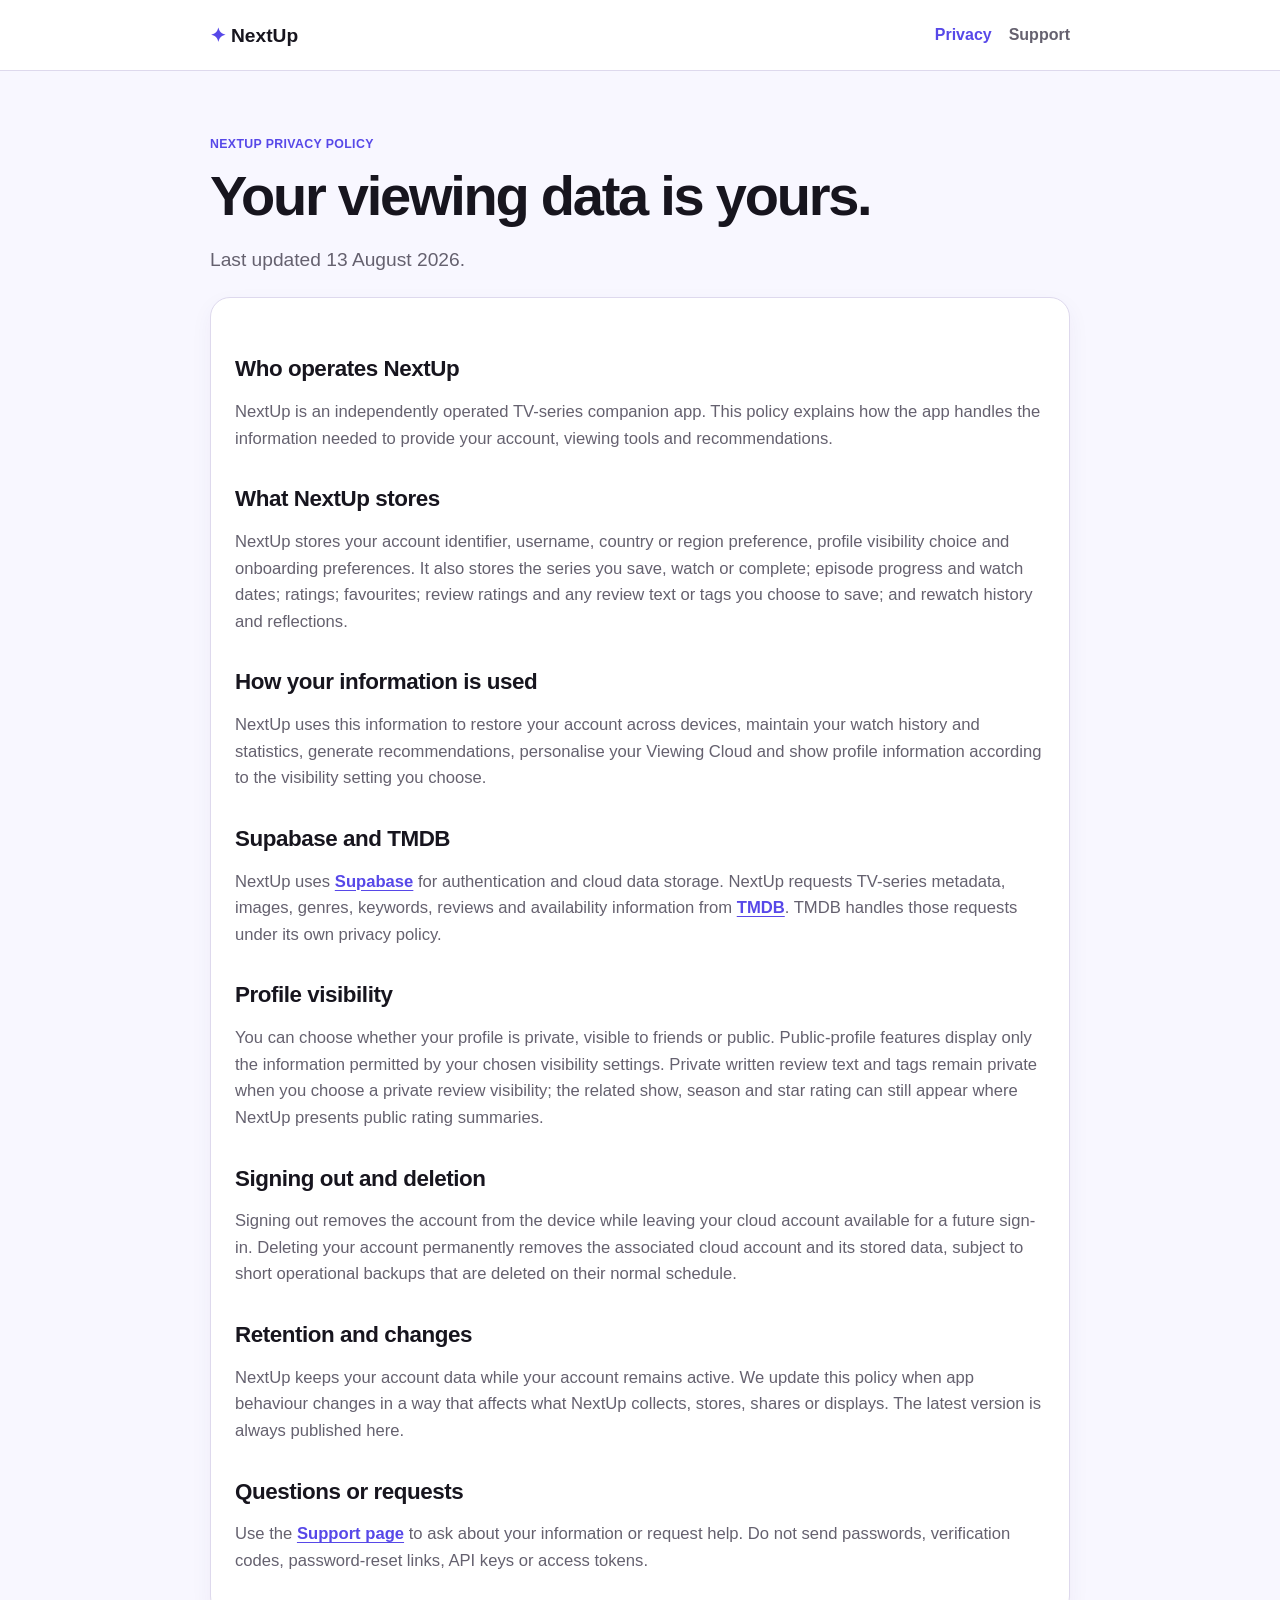
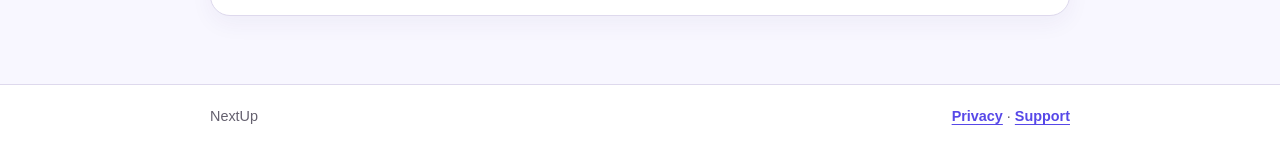
==== privacy/index.html @ a48cab21 "Publish NextUp privacy and support website" ====
<!doctype html><html lang="en"><head><meta charset="utf-8"><meta name="viewport" content="width=device-width,initial-scale=1"><title>Privacy Policy · NextUp</title><link rel="stylesheet" href="../assets/site.css"></head><body>
<header class="site-header"><div class="header-content"><a class="brand" href="../"><span class="brand-mark">✦</span>NextUp</a><nav><a aria-current="page" href="./">Privacy</a><a href="../support/">Support</a></nav></div></header>
<main class="content"><p class="eyebrow">NextUp Privacy Policy</p><h1>Your viewing data is yours.</h1><p class="lead">Last updated 13 August 2026.</p><section class="card"><h2>Who operates NextUp</h2><p>NextUp is an independently operated TV-series companion app. This policy explains how the app handles the information needed to provide your account, viewing tools and recommendations.</p><h2>What NextUp stores</h2><p>NextUp stores your account identifier, username, country or region preference, profile visibility choice and onboarding preferences. It also stores the series you save, watch or complete; episode progress and watch dates; ratings; favourites; review ratings and any review text or tags you choose to save; and rewatch history and reflections.</p><h2>How your information is used</h2><p>NextUp uses this information to restore your account across devices, maintain your watch history and statistics, generate recommendations, personalise your Viewing Cloud and show profile information according to the visibility setting you choose.</p><h2>Supabase and TMDB</h2><p>NextUp uses <a href="https://supabase.com/privacy" rel="noopener">Supabase</a> for authentication and cloud data storage. NextUp requests TV-series metadata, images, genres, keywords, reviews and availability information from <a href="https://www.themoviedb.org/privacy-policy" rel="noopener">TMDB</a>. TMDB handles those requests under its own privacy policy.</p><h2>Profile visibility</h2><p>You can choose whether your profile is private, visible to friends or public. Public-profile features display only the information permitted by your chosen visibility settings. Private written review text and tags remain private when you choose a private review visibility; the related show, season and star rating can still appear where NextUp presents public rating summaries.</p><h2>Signing out and deletion</h2><p>Signing out removes the account from the device while leaving your cloud account available for a future sign-in. Deleting your account permanently removes the associated cloud account and its stored data, subject to short operational backups that are deleted on their normal schedule.</p><h2>Retention and changes</h2><p>NextUp keeps your account data while your account remains active. We update this policy when app behaviour changes in a way that affects what NextUp collects, stores, shares or displays. The latest version is always published here.</p><h2>Questions or requests</h2><p>Use the <a href="../support/">Support page</a> to ask about your information or request help. Do not send passwords, verification codes, password-reset links, API keys or access tokens.</p></section></main>
<footer class="site-footer"><div class="footer-content"><span>NextUp</span><span><a href="./">Privacy</a> · <a href="../support/">Support</a></span></div></footer></body></html>
---- assets/site.css ----
:root { --ink:#17151e; --muted:#65616f; --surface:#f8f7ff; --card:#fff; --line:#ded9ed; --indigo:#5748e8; --violet:#7a54db; --gold:#f4a400; --danger:#cb3044; }
* { box-sizing:border-box; }
html { background:var(--surface); color:var(--ink); font-family:-apple-system,BlinkMacSystemFont,"SF Pro Display","Segoe UI",sans-serif; }
body { margin:0; min-width:320px; }
a { color:var(--indigo); font-weight:650; text-underline-offset:3px; }
.site-header { background:#fff; border-bottom:1px solid var(--line); }
.header-content,.content,.footer-content { width:min(100% - 40px, 860px); margin:auto; }
.header-content { display:flex; align-items:center; justify-content:space-between; min-height:70px; gap:20px; }
.brand { color:var(--ink); font-size:1.2rem; font-weight:800; text-decoration:none; white-space:nowrap; }
.brand-mark { color:var(--indigo); margin-right:5px; }
nav { display:flex; flex-wrap:wrap; gap:17px; }
nav a { color:var(--muted); text-decoration:none; }
nav a[aria-current="page"] { color:var(--indigo); }
.content { padding:52px 0 68px; }
.eyebrow { color:var(--indigo); font-weight:750; letter-spacing:.03em; text-transform:uppercase; font-size:.77rem; }
h1 { font-size:clamp(2.2rem,7vw,3.5rem); line-height:1.04; letter-spacing:-.04em; margin:10px 0 16px; }
h2 { font-size:1.4rem; margin:34px 0 10px; letter-spacing:-.02em; }
h3 { font-size:1.05rem; margin:0 0 6px; }
p,li { color:var(--muted); font-size:1.04rem; line-height:1.6; }
.lead { font-size:1.2rem; max-width:640px; }
.card { background:var(--card); border:1px solid var(--line); border-radius:20px; padding:24px; margin-top:22px; box-shadow:0 8px 22px rgba(61,45,120,.05); }
.grid { display:grid; grid-template-columns:repeat(2,minmax(0,1fr)); gap:16px; margin-top:25px; }
.button { display:inline-flex; align-items:center; justify-content:center; min-height:46px; padding:11px 17px; background:var(--indigo); border:0; border-radius:12px; color:#fff; font:inherit; font-weight:750; text-decoration:none; cursor:pointer; }
.button:hover { background:#493bd4; }
.button.secondary { background:#eeebff; color:var(--indigo); }
.site-footer { border-top:1px solid var(--line); background:#fff; padding:23px 0; }
.footer-content { display:flex; gap:15px; justify-content:space-between; color:var(--muted); font-size:.9rem; }
form { display:grid; gap:16px; }
label { display:grid; gap:7px; color:var(--ink); font-weight:700; font-size:.95rem; }
input,select,textarea { width:100%; border:1px solid #cfc9dd; background:#fff; border-radius:11px; color:var(--ink); font:inherit; padding:12px; }
textarea { min-height:124px; resize:vertical; }
input:focus,select:focus,textarea:focus { outline:3px solid #dcd8ff; border-color:var(--indigo); }
.form-grid { display:grid; grid-template-columns:repeat(2,minmax(0,1fr)); gap:16px; }
.hint,.notice { color:var(--muted); font-size:.92rem; }
.notice { padding:12px 14px; background:#f0efff; border-radius:11px; }
.error { color:var(--danger); }.success { color:#197943; }
.honeypot { position:absolute; left:-9999px; }
.message { white-space:pre-wrap; color:var(--ink); }
.inbox-item { border-top:1px solid var(--line); padding:20px 0; }.inbox-item:first-child { border-top:0; }
.meta { color:var(--muted); font-size:.9rem; }.status { border:0; border-radius:999px; background:#eeebff; color:var(--indigo); padding:6px 9px; font:inherit; font-weight:700; }
.hidden { display:none !important; }
@media (max-width:600px) { .header-content,.footer-content { align-items:flex-start; flex-direction:column; padding:17px 0; }.content { padding-top:38px; }.grid,.form-grid { grid-template-columns:1fr; }.footer-content { gap:8px; } }
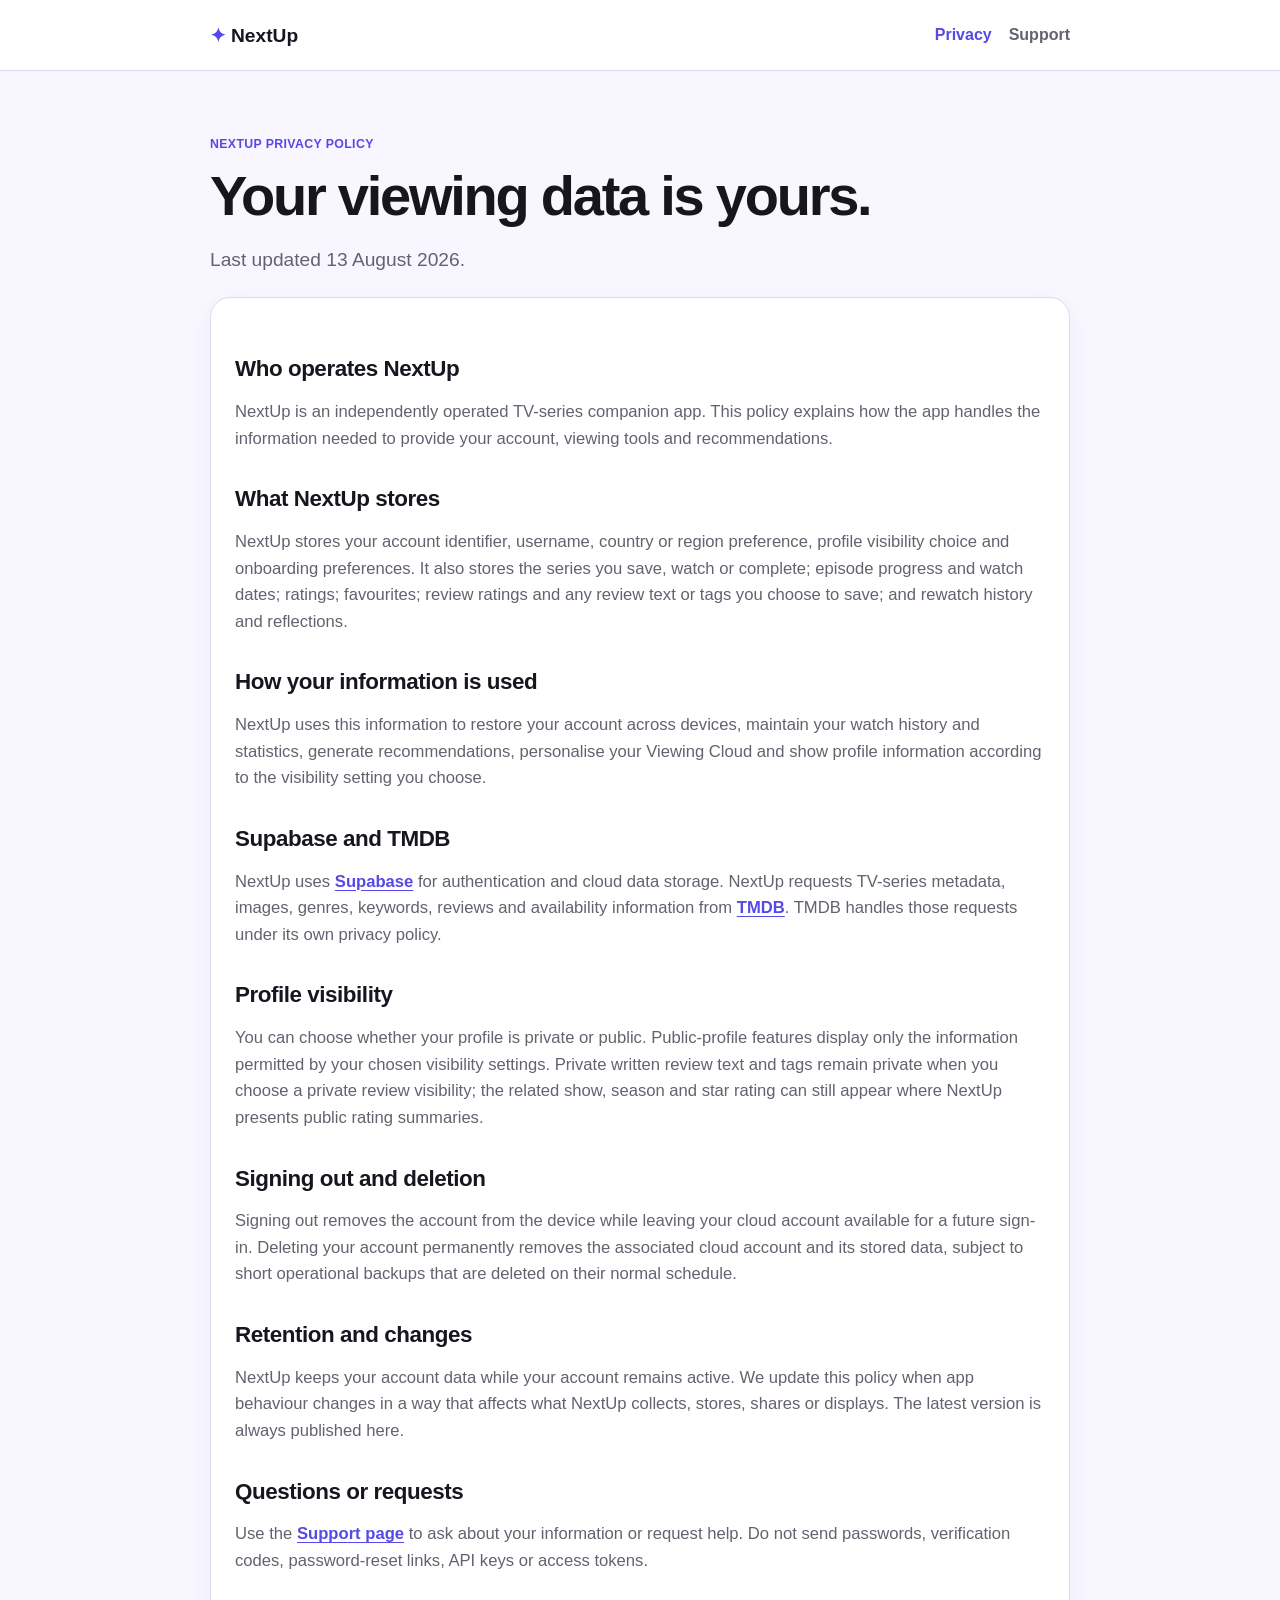
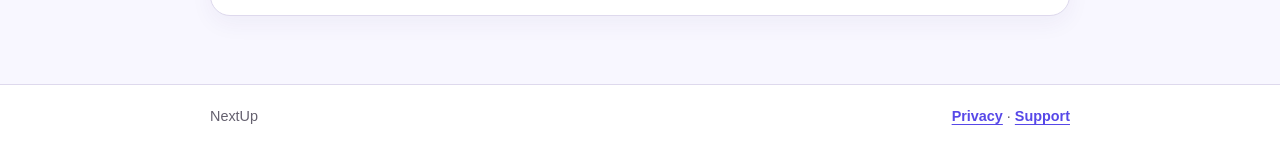
==== commit 895e86db: "Align privacy policy visibility wording" ====
--- a/privacy/index.html
+++ b/privacy/index.html
@@ -1,4 +1,4 @@
 <!doctype html><html lang="en"><head><meta charset="utf-8"><meta name="viewport" content="width=device-width,initial-scale=1"><title>Privacy Policy · NextUp</title><link rel="stylesheet" href="../assets/site.css"></head><body>
 <header class="site-header"><div class="header-content"><a class="brand" href="../"><span class="brand-mark">✦</span>NextUp</a><nav><a aria-current="page" href="./">Privacy</a><a href="../support/">Support</a></nav></div></header>
-<main class="content"><p class="eyebrow">NextUp Privacy Policy</p><h1>Your viewing data is yours.</h1><p class="lead">Last updated 13 August 2026.</p><section class="card"><h2>Who operates NextUp</h2><p>NextUp is an independently operated TV-series companion app. This policy explains how the app handles the information needed to provide your account, viewing tools and recommendations.</p><h2>What NextUp stores</h2><p>NextUp stores your account identifier, username, country or region preference, profile visibility choice and onboarding preferences. It also stores the series you save, watch or complete; episode progress and watch dates; ratings; favourites; review ratings and any review text or tags you choose to save; and rewatch history and reflections.</p><h2>How your information is used</h2><p>NextUp uses this information to restore your account across devices, maintain your watch history and statistics, generate recommendations, personalise your Viewing Cloud and show profile information according to the visibility setting you choose.</p><h2>Supabase and TMDB</h2><p>NextUp uses <a href="https://supabase.com/privacy" rel="noopener">Supabase</a> for authentication and cloud data storage. NextUp requests TV-series metadata, images, genres, keywords, reviews and availability information from <a href="https://www.themoviedb.org/privacy-policy" rel="noopener">TMDB</a>. TMDB handles those requests under its own privacy policy.</p><h2>Profile visibility</h2><p>You can choose whether your profile is private, visible to friends or public. Public-profile features display only the information permitted by your chosen visibility settings. Private written review text and tags remain private when you choose a private review visibility; the related show, season and star rating can still appear where NextUp presents public rating summaries.</p><h2>Signing out and deletion</h2><p>Signing out removes the account from the device while leaving your cloud account available for a future sign-in. Deleting your account permanently removes the associated cloud account and its stored data, subject to short operational backups that are deleted on their normal schedule.</p><h2>Retention and changes</h2><p>NextUp keeps your account data while your account remains active. We update this policy when app behaviour changes in a way that affects what NextUp collects, stores, shares or displays. The latest version is always published here.</p><h2>Questions or requests</h2><p>Use the <a href="../support/">Support page</a> to ask about your information or request help. Do not send passwords, verification codes, password-reset links, API keys or access tokens.</p></section></main>
+<main class="content"><p class="eyebrow">NextUp Privacy Policy</p><h1>Your viewing data is yours.</h1><p class="lead">Last updated 13 August 2026.</p><section class="card"><h2>Who operates NextUp</h2><p>NextUp is an independently operated TV-series companion app. This policy explains how the app handles the information needed to provide your account, viewing tools and recommendations.</p><h2>What NextUp stores</h2><p>NextUp stores your account identifier, username, country or region preference, profile visibility choice and onboarding preferences. It also stores the series you save, watch or complete; episode progress and watch dates; ratings; favourites; review ratings and any review text or tags you choose to save; and rewatch history and reflections.</p><h2>How your information is used</h2><p>NextUp uses this information to restore your account across devices, maintain your watch history and statistics, generate recommendations, personalise your Viewing Cloud and show profile information according to the visibility setting you choose.</p><h2>Supabase and TMDB</h2><p>NextUp uses <a href="https://supabase.com/privacy" rel="noopener">Supabase</a> for authentication and cloud data storage. NextUp requests TV-series metadata, images, genres, keywords, reviews and availability information from <a href="https://www.themoviedb.org/privacy-policy" rel="noopener">TMDB</a>. TMDB handles those requests under its own privacy policy.</p><h2>Profile visibility</h2><p>You can choose whether your profile is private or public. Public-profile features display only the information permitted by your chosen visibility settings. Private written review text and tags remain private when you choose a private review visibility; the related show, season and star rating can still appear where NextUp presents public rating summaries.</p><h2>Signing out and deletion</h2><p>Signing out removes the account from the device while leaving your cloud account available for a future sign-in. Deleting your account permanently removes the associated cloud account and its stored data, subject to short operational backups that are deleted on their normal schedule.</p><h2>Retention and changes</h2><p>NextUp keeps your account data while your account remains active. We update this policy when app behaviour changes in a way that affects what NextUp collects, stores, shares or displays. The latest version is always published here.</p><h2>Questions or requests</h2><p>Use the <a href="../support/">Support page</a> to ask about your information or request help. Do not send passwords, verification codes, password-reset links, API keys or access tokens.</p></section></main>
 <footer class="site-footer"><div class="footer-content"><span>NextUp</span><span><a href="./">Privacy</a> · <a href="../support/">Support</a></span></div></footer></body></html>
